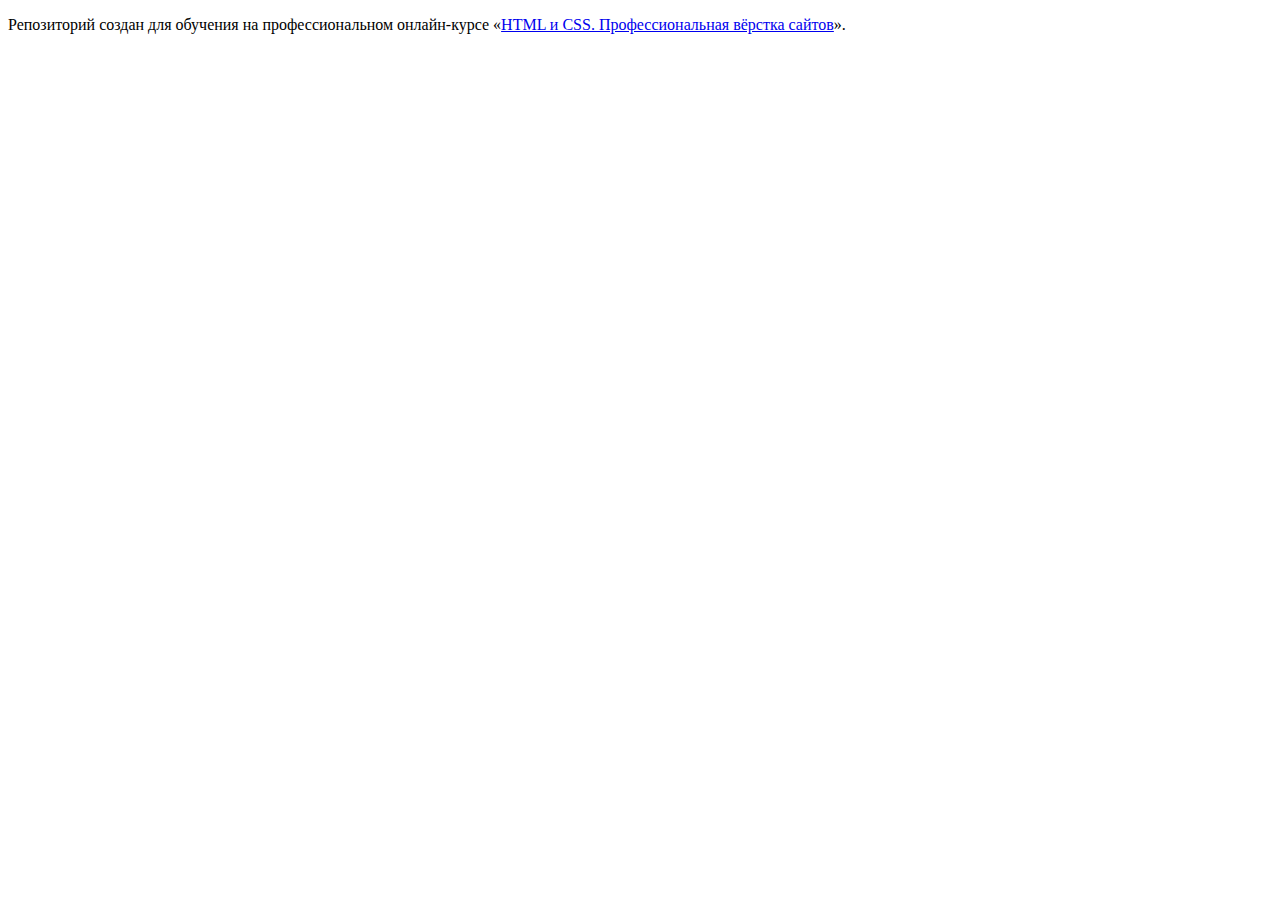
==== index.html @ 8bc50fd1 ":hatching_chick:" ====
<!DOCTYPE html>
<html lang="ru">
  <head>
    <meta charset="utf-8">
    <title>HTML Academy: Седона</title>
  </head>
  <body>

    <p>Репозиторий создан для обучения на профессиональном онлайн‑курсе «<a href="https://htmlacademy.ru/intensive/htmlcss">HTML и CSS. Профессиональная вёрстка сайтов</a>».</p>

  </body>
</html>
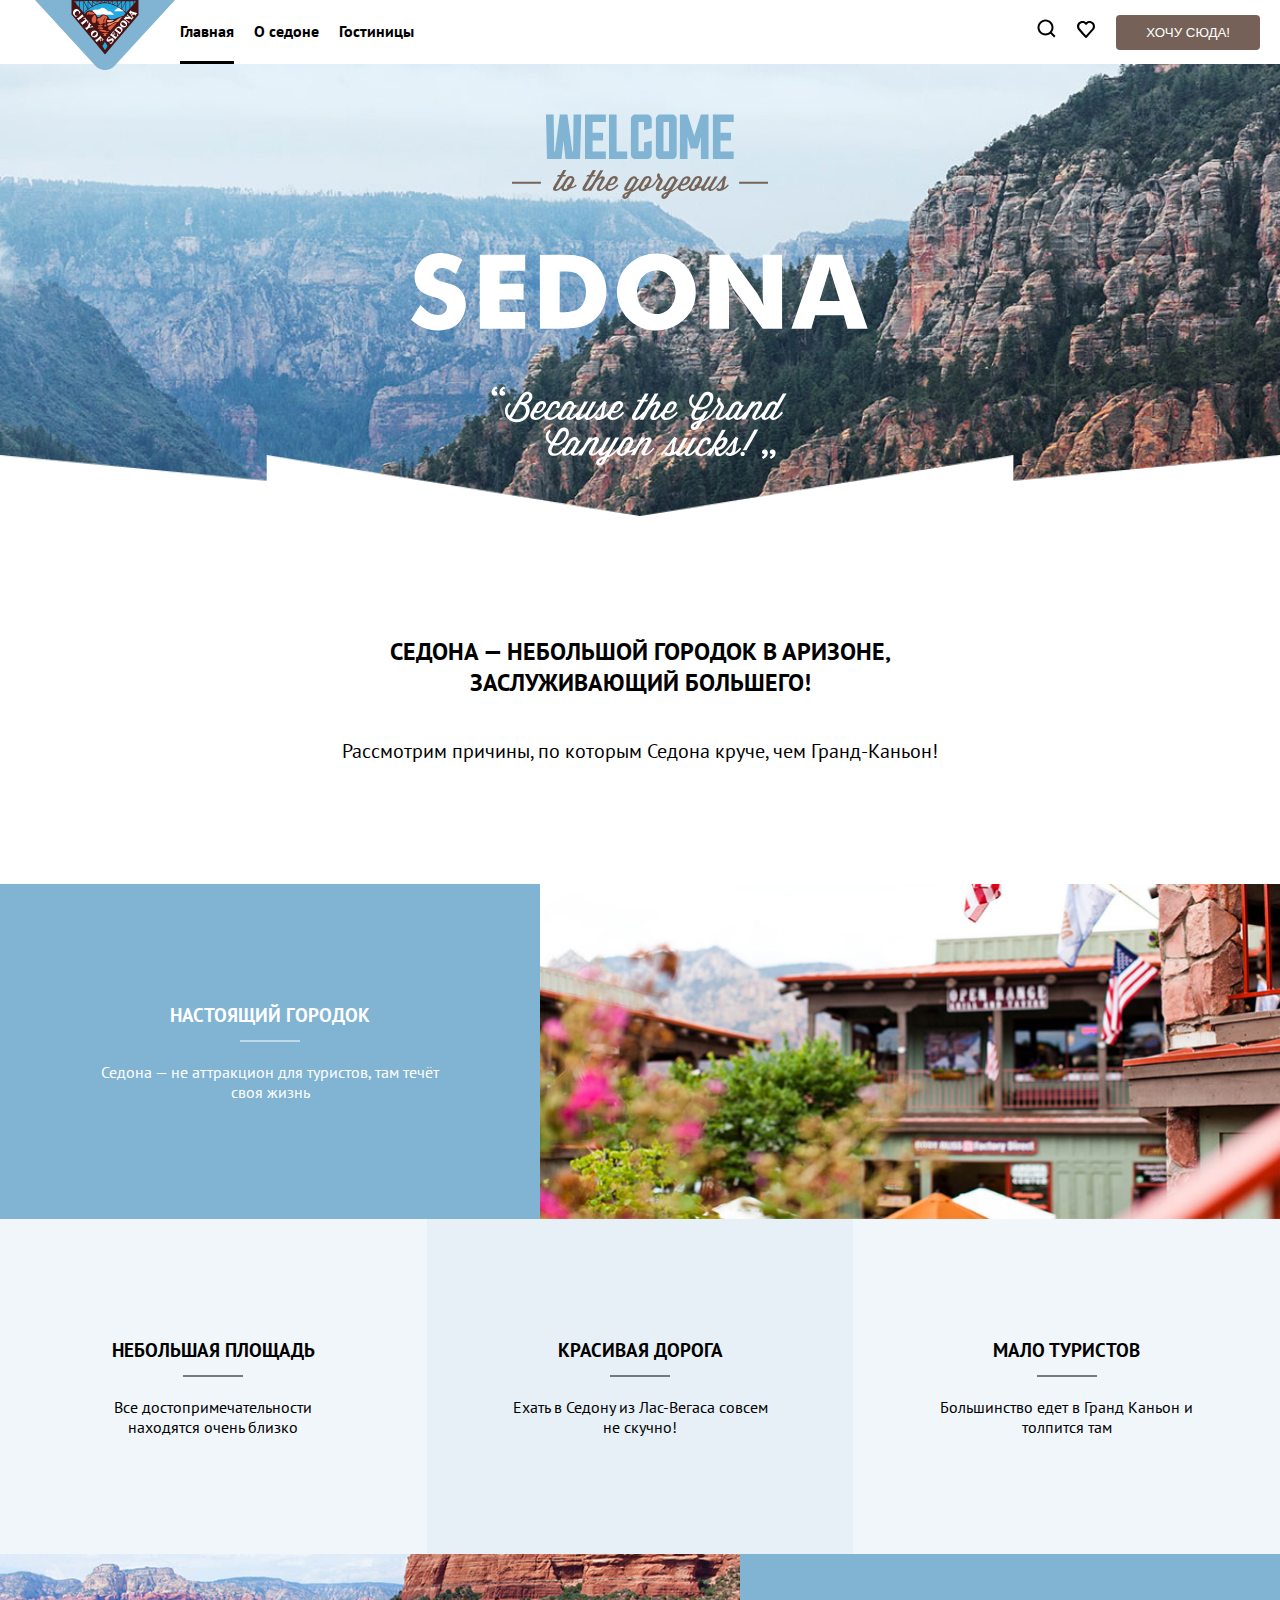
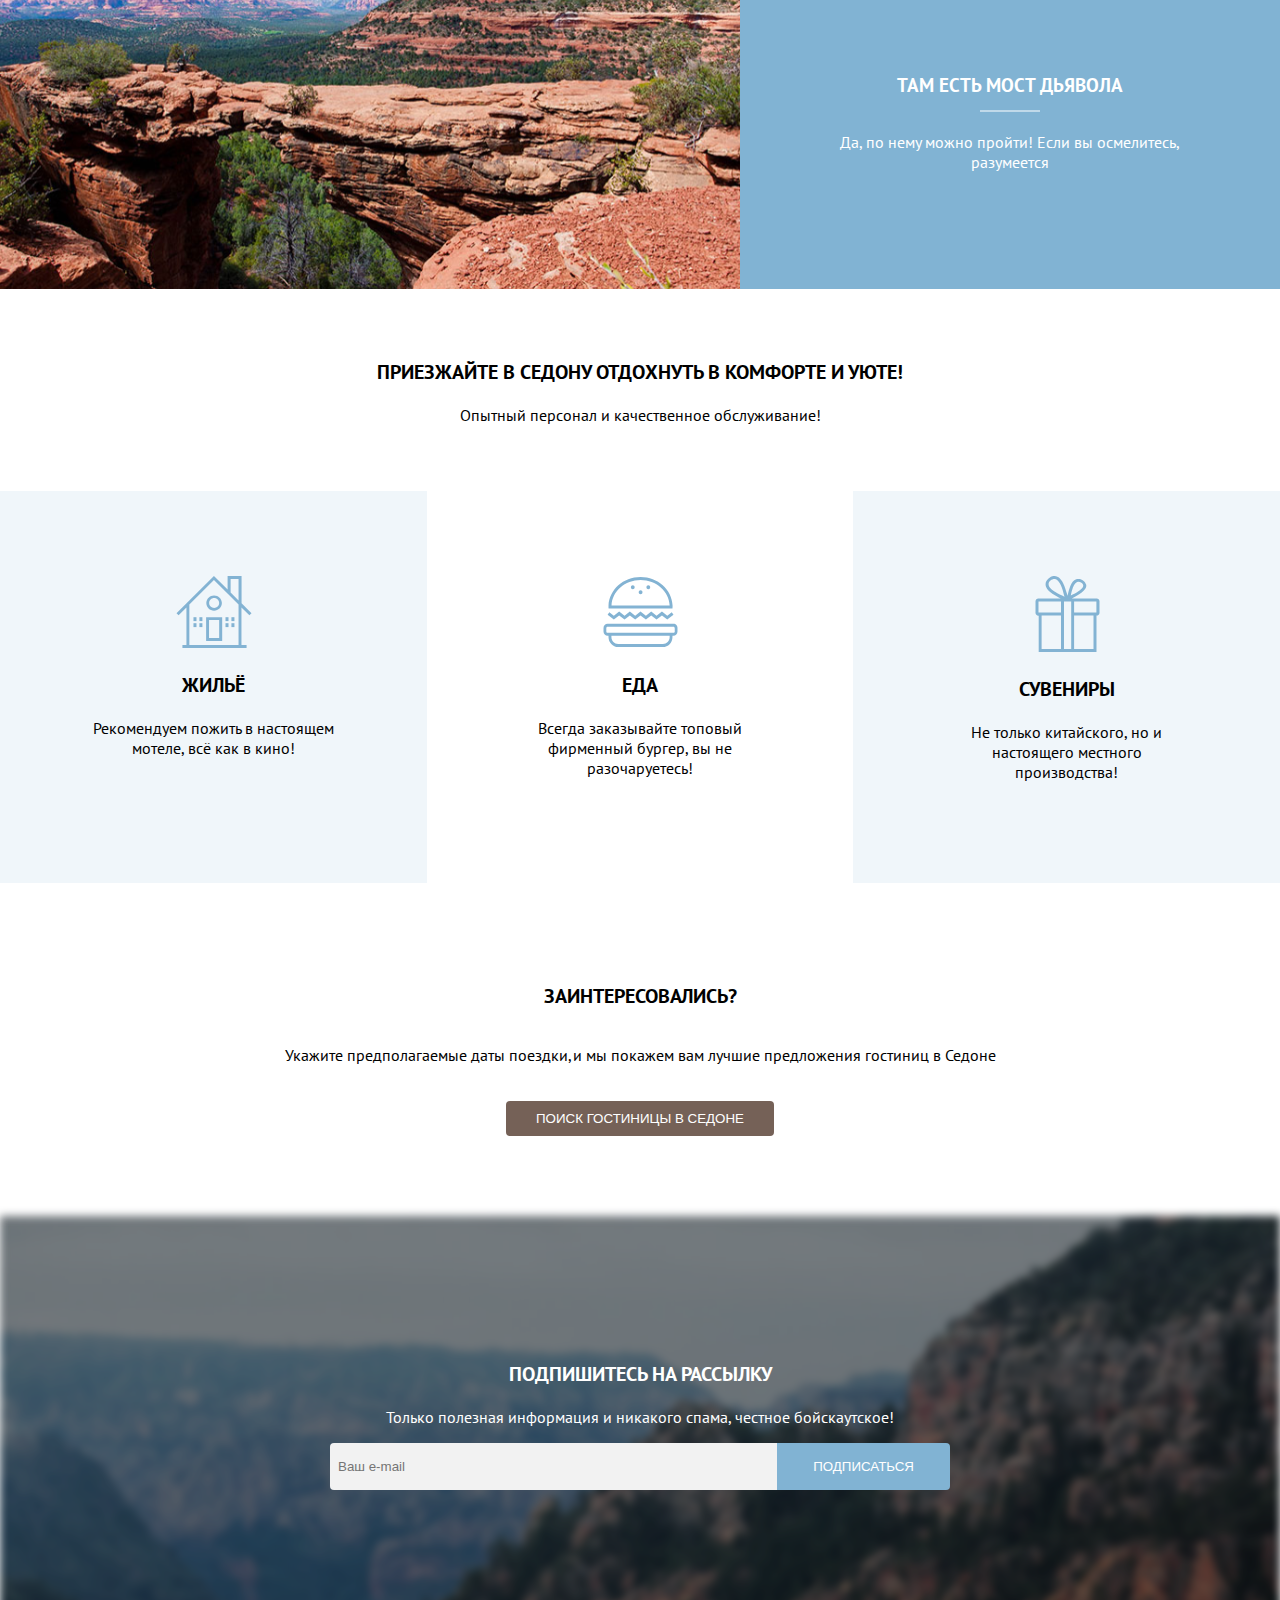
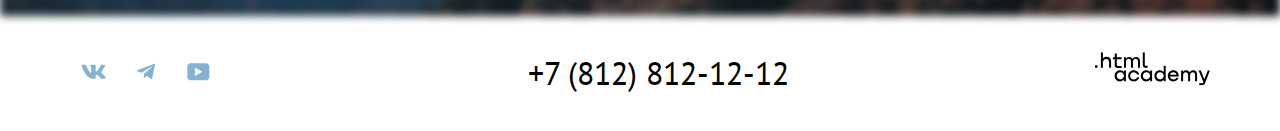
==== commit fa4f40b1: "Merge pull request #1 from annaozarina/master" ====
--- a/index.html
+++ b/index.html
@@ -1,12 +1,225 @@
 <!DOCTYPE html>
 <html lang="ru">
   <head>
+    <link href="style.css" rel="stylesheet">
     <meta charset="utf-8">
     <title>HTML Academy: Седона</title>
+
   </head>
   <body>
-
-    <p>Репозиторий создан для обучения на профессиональном онлайн‑курсе «<a href="https://htmlacademy.ru/intensive/htmlcss">HTML и CSS. Профессиональная вёрстка сайтов</a>».</p>
-
+    <header class="page-header">
+      <nav>
+        <ul class="site-navigation">
+          <li>
+            <a class="main-header-logo" href="index.html">
+              <img src="img/logo.svg" width="170" height="70" alt="Логотип сайта городка Седона">
+            </a>
+          </li>
+
+          <li class="active"><a href="index.html">Главная</a></li>
+
+          <li><a href="#">О седоне</a></li>
+
+          <li><a href="hotels.html">Гостиницы</a></li>
+        </ul>
+
+
+        <div class="site-navigation">
+          <ul class="navigation-list navigation-user">
+            <li class="navigation-item">
+              <a class="navigation-link" href="#">
+                <span class="visually-hidden">
+                  Поиск
+                </span>
+
+                <img src="img/search.svg" alt="search-icon"/>
+              </a>
+            </li>
+
+            <li class="navigation-item">
+              <a class="navigation-link" href="#">
+                <span class="visually-hidden">
+                  Избранное
+                </span>
+
+                <img src="img/heart.svg" alt="heart-icon"/>
+              </a>
+            </li>
+          </ul>
+
+          <button class="btn brown">Хочу сюда!</button>
+        </div>
+       </nav>
+    </header>
+
+    <main class="main">
+      <section id="welcome">
+        <div class="hero">
+          <h1>Welcome to the gorgeous SEDONA "Because the Grand Canyon sucks!"</h1>
+
+          <img class="logo" src="img/welcome.svg" alt="Welcome to the gorgeous SEDONA 'Because the Grand Canyon sucks!'">
+
+          <div class="divider">
+            <img src="img/divider.png" alt="divider" />
+          </div>
+        </div>
+
+        <div class="hero-description">
+          <h2>Седона — небольшой городок в Аризоне, заслуживающий большего!</h2>
+
+          <p>Рассмотрим причины, по которым Седона круче, чем Гранд-Каньон!</p>
+        </div>
+      </section>
+
+      <section id="info">
+        <div class="info-row">
+          <div class="info-card">
+            <h3>Настоящий городок</h3>
+            <p>Седона — не аттракцион для туристов, там течёт своя жизнь</p>
+          </div>
+          <img class="info-row-img" src="img/house.jpg" alt="Дом на фоне гор с флагами и цветами в горшках">
+        </div>
+
+        <div class="info-row">
+          <div class="info-card">
+            <h3>Небольшая площадь</h3>
+            <p>Все достопримечательности находятся очень близко</p>
+          </div>
+
+          <div class="info-card">
+            <h3>Красивая дорога</h3>
+            <p>Ехать в Седону из Лас-Вегаса совсем не скучно!</p>
+          </div>
+
+          <div class="info-card">
+            <h3>Мало туристов</h3>
+            <p>Большинство едет в Гранд Каньон и толпится там</p>
+          </div>
+        </div>
+
+        <div class="info-row">
+          <div class="info-row-img" style="background-image: url('./img/bridge.svg')"></div>
+
+          <div class="info-card">
+            <h3>Там есть мост дьявола</h3>
+            <p>Да, по нему можно пройти! Если вы осмелитесь, разумеется</p>
+          </div>
+        </div>
+       </section>
+
+       <section id="benefits">
+         <div class="benefits-title">
+           <h3>Приезжайте в Седону отдохнуть в комфорте и уюте!</h3>
+           <p>Опытный персонал и качественное обслуживание!</p>
+         </div>
+
+         <div class="benefits-row">
+           <div class="benefits-card">
+             <img src="img/house-icon.svg" alt="иконка в виде дома">
+             <h3>Жильё</h3>
+             <p>Рекомендуем пожить в настоящем мотеле, всё как в кино!</p>
+           </div>
+
+           <div class="benefits-card">
+            <img src="img/burger-icon.svg" alt="иконка в виде бургера">
+            <h3>Еда</h3>
+            <p>Всегда заказывайте топовый фирменный бургер, вы не разочаруетесь!</p>
+           </div>
+
+           <div class="benefits-card">
+            <img src="img/gift-icon.svg" alt="иконка в виде подарка">
+            <h3>Сувениры</h3>
+            <p>Не только китайского, но и настоящего местного производства!</p>
+           </div>
+         </div>
+
+         <div class="benefits-action">
+           <h3>Заинтересовались?</h3>
+           <p>Укажите предполагаемые даты поездки,и мы покажем вам лучшие предложения гостиниц в Седоне </p>
+           <button class="btn brown" onclick="modal.show()">ПОИСК ГОСТИНИЦЫ В седоне</button>
+         </div>
+      </section>
+    </main>
+
+    <footer>
+      <div class="subscribe">
+        <div class="subscribe-background"></div>
+
+        <form class="subscribe-form">
+          <h3>Подпишитесь на рассылку</h3>
+
+          <p>Только полезная информация и никакого спама, честное бойскаутское!</p>
+
+          <div class="input-block">
+            <label>
+              <input type="email" placeholder="Ваш e-mail">
+            </label>
+            <button>Подписаться</button>
+          </div>
+        </form>
+      </div>
+
+      <div class="footer-row">
+        <div id="socialMedia">
+          <a href="https://vk.com/htmlacademy">
+            <img src="img/social-vk.svg" alt="Логотип vkontakte">
+          </a>
+          <a href="https://t.me/htmlacademy ">
+            <img src="img/social-telegram.svg" alt="Логотип telegram">
+          </a>
+          <a href="https://www.youtube.com/user/htmlacademyru">
+            <img src="img/social-youtube.svg" alt="Логотип youtube">
+          </a>
+        </div>
+
+        <a href="tel:+78128121212">+7 (812) 812-12-12</a>
+
+        <a href="https://htmlacademy.ru/">
+          <img src="img/logo_htmlacademy.svg" alt="логотип .html academy">
+        </a>
+      </div>
+    </footer>
+
+    <dialog id="modal">
+      <div class="modal-dialog">
+        <div class="modal-content">
+          <div class="modal-header">
+            <h3>Поиск гостиницы в Седоне</h3>
+
+            <form method="dialog">
+              <button><img src="img/close.svg" alt="close" /></button>
+            </form>
+          </div>
+
+          <form class="search-hotel-form" action="http://echo.htmlacademy.ru/" method="get">
+            <div class="control-row">
+              <label for="checkin">Дата Заезда:</label>
+              <input type="date" name="checkin" id="checkin" />
+            </div>
+
+            <div class="control-row">
+              <label for="checkout">Дата Выезда:</label>
+              <input type="date" name="checkout" id="checkout" />
+            </div>
+
+            <div class="control-group">
+              <div class="control-row">
+                <label for="adults">Взрослые:</label>
+                <input type="number" name="checkout" id="adults" />
+              </div>
+
+              <div class="control-row">
+                <label for="children">Дети:</label>
+                <input type="number" name="checkout" id="children" />
+              </div>
+            </div>
+
+            <button class="btn blue">найти</button>
+          </form>
+        </div>
+      </div>
+
+      <div class="background"></div>
+    </dialog>
   </body>
 </html>
--- a/style.css
+++ b/style.css
@@ -0,0 +1,673 @@
+@font-face {
+  font-family: ptsans;
+  src: url(fonts/ptsans-400.woff2);
+}
+
+@font-face {
+  font-family: ptsans;
+  src: url(fonts/ptsans-700.woff2);
+  font-weight: bold;
+}
+
+* {
+  box-sizing: border-box;
+}
+
+html, body {
+  font-family: ptsans, serif;
+  margin: 0;
+  padding: 0;
+  height: 100%;
+}
+
+body {
+  display: flex;
+  flex-direction: column;
+  justify-content: space-between;
+}
+
+ul {
+  padding: 0;
+  margin: 0;
+  list-style: none;
+}
+
+a {
+  text-decoration: none;
+  color: inherit;
+}
+
+button, .btn {
+  border: none;
+  background: unset;
+  cursor: pointer;
+  text-transform: uppercase;
+  color: white;
+}
+
+fieldset {
+  border: none;
+  padding: unset;
+  margin: unset;
+}
+
+.btn.brown {
+  background: #756157;
+}
+
+.btn.blue {
+  background: #81b3d3;
+}
+
+.btn.disabled {
+  background: #f2f2f2;
+  cursor: unset;
+  color: black;
+}
+
+input {
+  border: none;
+}
+
+.visually-hidden {
+  display: none;
+}
+
+.nav-list {
+  list-style: none;
+  padding: 0;
+  margin: 0;
+}
+
+.page-header {
+  padding: 0 20px;
+  min-height: 64px;
+  position: relative;
+}
+
+.page-header .main-header-logo {
+  width: 140px;
+}
+
+.page-header .main-header-logo img {
+  position: absolute;
+  top: 0;
+  z-index: 999;
+}
+
+.page-header nav {
+  width: 100%;
+  display: flex;
+  justify-content: space-between;
+  font-weight: bold;
+  align-items: center;
+  height: 100%;
+}
+
+
+.page-header .site-navigation {
+  display: flex;
+  align-items: center;
+  height: 100%;
+}
+
+.page-header .site-navigation li {
+  display: flex;
+  align-items: center;
+  margin-right: 20px;
+  white-space: nowrap;
+  height: 100%;
+  border-bottom: 3px solid transparent;
+}
+
+.page-header .site-navigation li.active {
+  border-bottom: 3px solid black;
+}
+
+.navigation-list.navigation-user {
+  display: flex;
+}
+
+.btn {
+  padding: 10px 30px;
+  border-radius: 4px;
+}
+
+#welcome .hero {
+  display: flex;
+  flex-direction: column;
+  align-items: center;
+  background: url("./img/index-background.jpg") no-repeat;
+  background-size: cover;
+  position: relative;
+}
+#welcome .hero > img {
+  padding: 50px;
+}
+
+#welcome h1 {
+  display: none;
+}
+
+.divider {
+  width: 100%;
+  position: absolute;
+  bottom: 0;
+  display: flex;
+  align-items: flex-end;
+}
+
+.divider img {
+  width: 100%;
+}
+
+.hero-description {
+  display: flex;
+  flex-direction: column;
+  align-items: center;
+  text-align: center;
+  padding: 100px 0;
+}
+
+.hero-description h2 {
+  font-size: 24px;
+  text-transform: uppercase;
+  max-width: 620px;
+}
+
+.hero-description p {
+  font-size: 20px;
+}
+
+.info-row {
+  display: flex;
+  flex: 1;
+  height: 335px;
+}
+
+.info-card {
+  display: flex;
+  justify-content: center;
+  flex-direction: column;
+  text-align: center;
+  flex: 1;
+  padding: 0 85px;
+}
+
+.info-card h3 {
+  text-transform: uppercase;
+  position: relative;
+}
+
+.info-card h3::after {
+  content: '';
+  position: absolute;
+  bottom: -15px;
+  right: 0;
+  left: 0;
+  margin: 0 auto;
+  width: 60px;
+  height: 2px;
+}
+
+.info-row-img {
+  flex: 2;
+  width: 100%;
+  background-size: cover;
+  background-repeat: no-repeat;
+}
+
+.info-row:nth-child(odd) .info-card {
+  background-color: #81b3d3;
+  color: white;
+}
+
+.info-row:nth-child(odd) .info-card h3::after {
+  background-color: white;
+  opacity: 0.5;
+}
+
+.info-row:nth-child(even) .info-card {
+  background-color: #f0f6fa;
+}
+
+.info-row:nth-child(even) .info-card h3::after  {
+  background-color: black;
+  opacity: 0.5;
+}
+
+.info-row:nth-child(even) .info-card:nth-child(even) {
+  background-color: #e6f0f6;
+}
+
+#benefits h3, footer h3, #catalog h3, #modal h3 {
+  text-transform: uppercase;
+  font-size: 20px;
+}
+
+.benefits-title {
+  padding: 50px;
+  text-align: center;
+}
+
+.benefits-row {
+  display: flex;
+}
+
+
+.benefits-card {
+  text-align: center;
+  flex: 1;
+  padding: 85px;
+}
+
+.benefits-card:nth-child(odd) {
+  background-color: #f0f6fa;
+}
+
+.benefits-action {
+  display: flex;
+  flex-direction: column;
+  text-align: center;
+  padding: 80px;
+  justify-content: center;
+  align-items: center;
+}
+
+.benefits-action .btn {
+  margin-top: 20px;
+}
+
+.subscribe {
+  display: flex;
+  flex-direction: column;
+  align-items: center;
+  justify-content: center;
+  position: relative;
+  height: 400px;
+}
+
+.subscribe-background {
+  background-image: url('./img/index-background.jpg');
+  background-repeat: no-repeat;
+  background-size: cover;
+  filter: blur(4px) brightness(0.5);
+  width: 100%;
+  height: 100%;
+}
+
+.subscribe.without-bg .subscribe-background {
+  display: none;
+}
+
+.subscribe-form {
+  position: absolute;
+  margin: 0 auto;
+  color: white;
+  text-align: center;
+  max-width: 620px;
+  width: 100%;
+}
+
+.subscribe.without-bg .subscribe-form  {
+  color: inherit;
+}
+
+.footer-row {
+  display: flex;
+  justify-content: space-between;
+  align-items: center;
+  padding: 35px 70px;
+}
+
+.footer-row > a {
+  font-size: 32px;
+}
+
+.input-block {
+  display: flex;
+  border-radius: 4px;
+  overflow: hidden;
+}
+
+.input-block label {
+  width: 100%;
+}
+.input-block input {
+  width: 100%;
+  padding: 16px 8px;
+  background: #f2f2f2;
+}
+
+.input-block button {
+  background: #81b3d3;
+  padding: 12px 36px;
+}
+
+
+#filter {
+  padding: 35px 70px 70px;
+  position: relative;
+  color: white;
+}
+
+.filter-background {
+  position: absolute;
+  left: 0;
+  top:0;
+  background: url('img/index-background.jpg') no-repeat bottom center / cover;
+  filter: blur(4px);
+  width: 100%;
+  height: 100%;
+  z-index: -1;
+}
+
+.filter-form {
+  display: flex;
+  gap: 70px;
+  flex-wrap: wrap;
+}
+
+.filter-form-group {
+  display: flex;
+  flex-direction: column;
+  flex: 1;
+}
+
+.filter-form-group.actions {
+  justify-content: flex-end;
+  gap: 24px;
+}
+
+.control + .control {
+  padding-top: 12px;
+}
+
+.filter-form-group-row {
+  display: flex;
+  border-radius: 2px;
+  overflow: hidden;
+}
+
+.filter-form-group-row .control {
+  padding-top: unset;
+}
+
+.filter-form-group-row .control input {
+  height: 48px;
+  padding: 10px;
+}
+
+.filter-form-group-row .control + .control {
+  margin-left: 2px;
+}
+
+#catalog {
+  padding: 50px 70px 70px;
+}
+
+#catalog hr {
+  margin: 40px 0;
+  background: grey;
+}
+
+#catalog .pagination .btn {
+  padding: unset;
+  width: 60px;
+  height: 60px;
+  font-weight: bold;
+}
+
+.pagination .btn.active {
+  padding: unset;
+  width: 60px;
+  height: 60px;
+  background: #f2f2f2;
+  color: black;
+}
+
+.pagination .btn.skip {
+  padding: unset;
+  cursor: unset;
+  width: 60px;
+  height: 60px;
+  background: transparent;
+  color: black;
+}
+
+.pagination-list {
+  display: flex;
+  gap: 16px;
+  align-items: flex-end;
+}
+
+.catalog-result {
+  display: grid;
+  grid-template-columns: repeat(auto-fit, minmax(340px, 1fr));
+  gap: 20px;
+}
+
+.catalog-result-card {
+  flex: 1;
+  padding: 20px;
+  border: 1px solid grey;
+  border-radius: 4px;
+}
+
+.catalog-result-card > img {
+  width: 100%;
+  height: 212px;
+}
+
+.catalog-result-card-row {
+  display: flex;
+  justify-content: space-between;
+}
+
+.catalog-result-card-row + .catalog-result-card-row {
+  margin-top: 12px;
+}
+
+.catalog-filter-bar {
+  display: flex;
+  justify-content: space-between;
+  margin-bottom: 40px;
+  flex-wrap: wrap;
+}
+
+.catalog-filter-menu {
+  display: flex;
+  align-items: center;
+  gap: 70px;
+  flex-wrap: wrap;
+}
+
+.select-input {
+  height: 48px;
+  padding: 10px;
+  cursor: pointer;
+  border: 1px solid lightgray;
+  border-radius: 4px;
+  width: 290px;
+}
+
+.catalog-filter-toggle-group {
+  display: flex;
+  gap: 16px;
+}
+
+#catalog .control-input + label {
+  display: flex;
+  justify-content: center;
+  align-items: center;
+  width: 48px;
+  height: 48px;
+  border: 1px solid lightgray;
+  cursor: pointer;
+  border-radius: 4px;
+}
+
+#catalog .control-input:checked + label {
+  border: 1px solid black;
+}
+
+#modal {
+  background: transparent;
+  width: 100%;
+  height: 100%;
+  position: fixed;
+}
+
+.modal-dialog {
+  height: 100%;
+  display: flex;
+  justify-content: center;
+  align-items: center;
+  flex-direction: column;
+}
+
+.modal-content {
+  padding: 50px;
+  background: white;
+  border-radius: 10px;
+  max-width: 700px;
+  width: 100%;
+  box-shadow: 0 0 40px 0 rgba(0,0,0,0.75);
+}
+
+#modal .background {
+  width: 100%;
+  height: 100%;
+  position: absolute;
+  top: 0;
+  left: 0;
+  backdrop-filter: blur(5px);
+  z-index: -1;
+}
+
+.modal-header {
+  display: flex;
+  justify-content: space-between;
+  align-items: center;
+  margin-bottom: 30px;
+}
+
+.modal-header button {
+  display: flex;
+  justify-content: center;
+  align-items: center;
+  cursor: pointer;
+  border-radius: 50%;
+  width: 52px;
+  height: 52px;
+  background: #f2f2f2;
+}
+
+.search-hotel-form {
+  display: flex;
+  flex-direction: column;
+  gap: 24px;
+}
+
+#modal input {
+  background: #f2f2f2;
+  height: 48px;
+  border-radius: 4px;
+  padding: 12px 20px;
+}
+
+#modal .control-row {
+  display: flex;
+  align-items: center;
+  gap: 24px;
+}
+
+#modal .control-row label {
+  display: block;
+  white-space: nowrap;
+  font-weight: bold;
+  width: 100px;
+}
+
+#modal .control-row input {
+  flex: 1;
+}
+
+#modal .control-group {
+  display: flex;
+  gap: 24px;
+}
+
+#modal .control-group > * {
+  flex: 1;
+}
+
+#modal .control-group input {
+  width: 100px;
+}
+
+.range_container {
+  display: flex;
+  flex-direction: column;
+  margin-top: 20px;
+  max-width: 320px;
+}
+
+.sliders_control {
+  position: relative;
+  min-height: 50px;
+}
+
+.form_control {
+  position: relative;
+  display: flex;
+  justify-content: space-between;
+  font-size: 16px;
+  color: #635a5a;
+}
+
+input[type=range]::-webkit-slider-thumb {
+  -webkit-appearance: none;
+  pointer-events: all;
+  width: 16px;
+  height: 16px;
+  background-color: #fff;
+  border-radius: 4%;
+  box-shadow: 0 0 0 1px #C6C6C6;
+  cursor: pointer;
+}
+
+input[type=range]::-moz-range-thumb {
+  -webkit-appearance: none;
+  pointer-events: all;
+  width: 24px;
+  height: 24px;
+  background-color: #fff;
+  border-radius: 50%;
+  box-shadow: 0 0 0 1px #C6C6C6;
+  cursor: pointer;
+}
+
+input[type=range]::-webkit-slider-thumb:hover {
+  background: #f7f7f7;
+}
+
+input[type=range]::-webkit-slider-thumb:active {
+  box-shadow: inset 0 0 3px #387bbe, 0 0 9px #387bbe;
+  -webkit-box-shadow: inset 0 0 3px #387bbe, 0 0 9px #387bbe;
+}
+
+input[type="range"] {
+  -webkit-appearance: none;
+  appearance: none;
+  height: 2px;
+  width: 100%;
+  position: absolute;
+  background-color: #C6C6C6;
+  pointer-events: none;
+}
+
+#fromSlider {
+  height: 0;
+  z-index: 1;
+}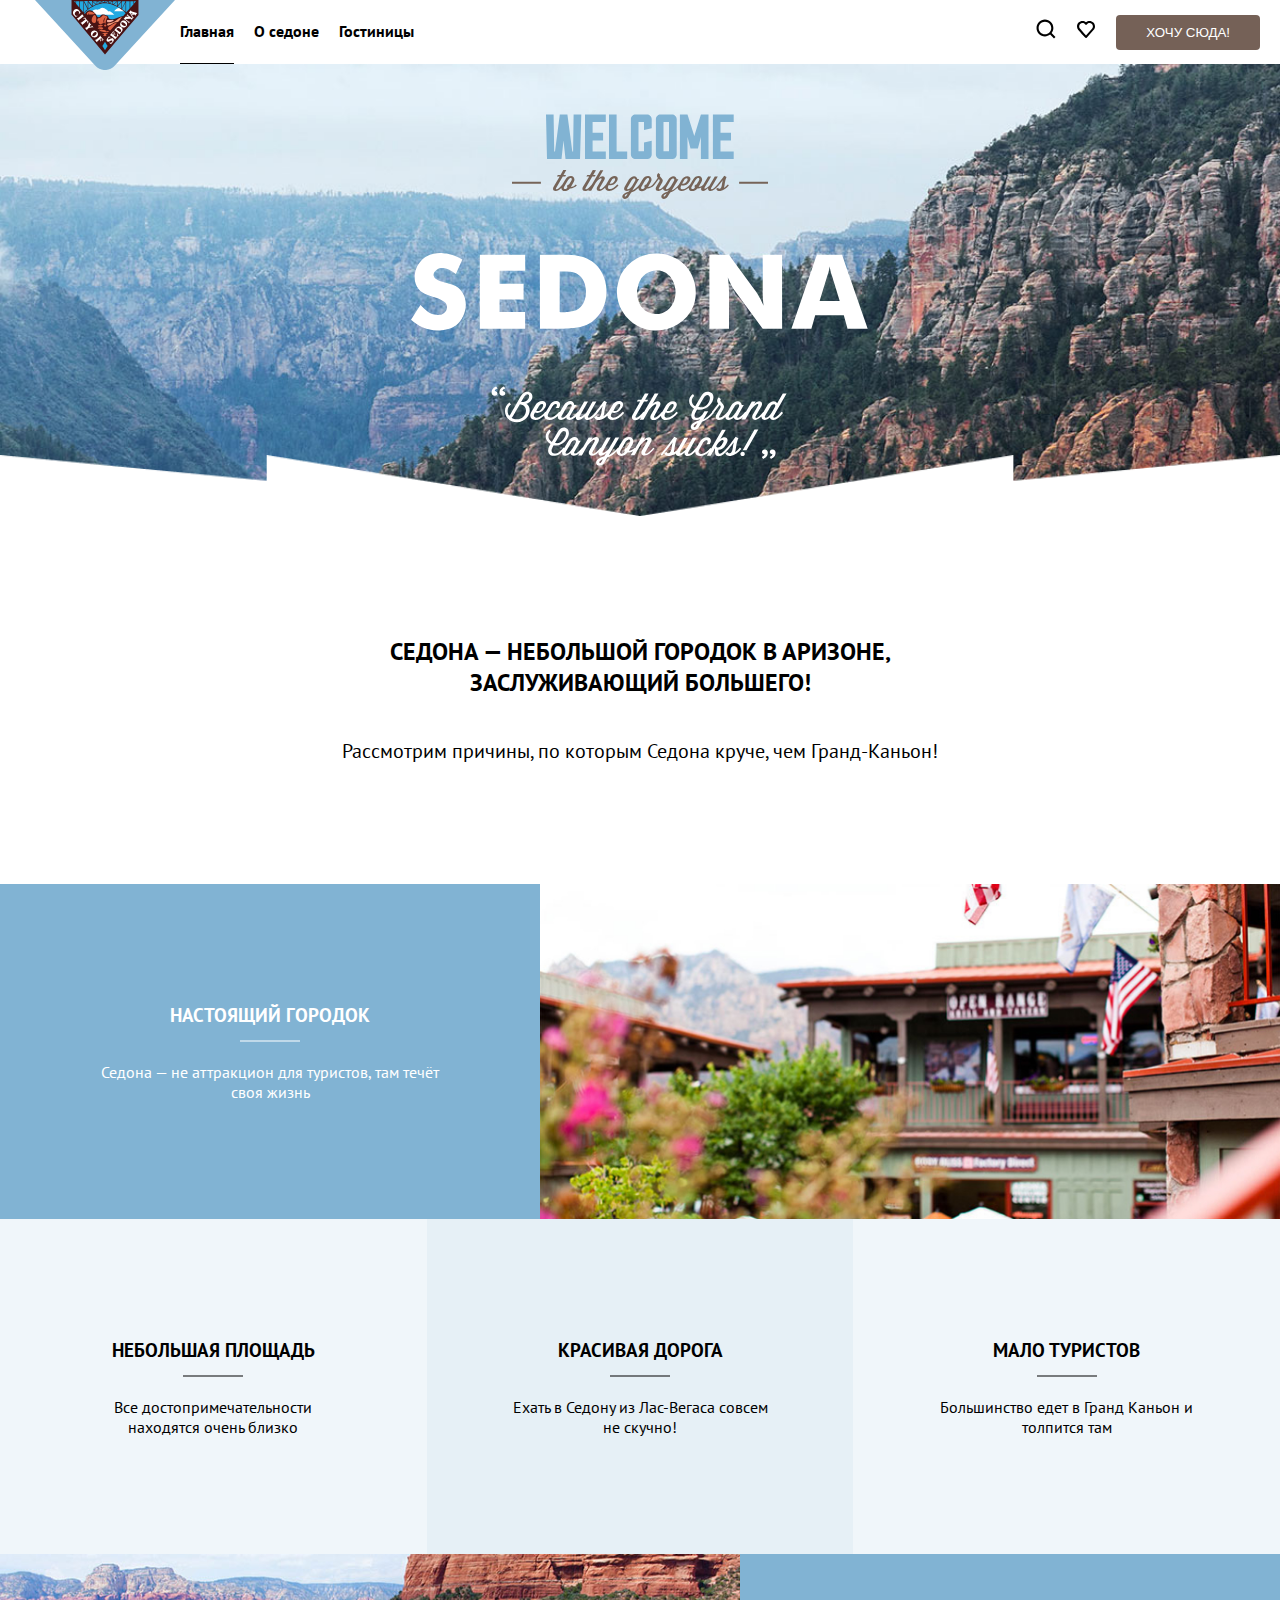
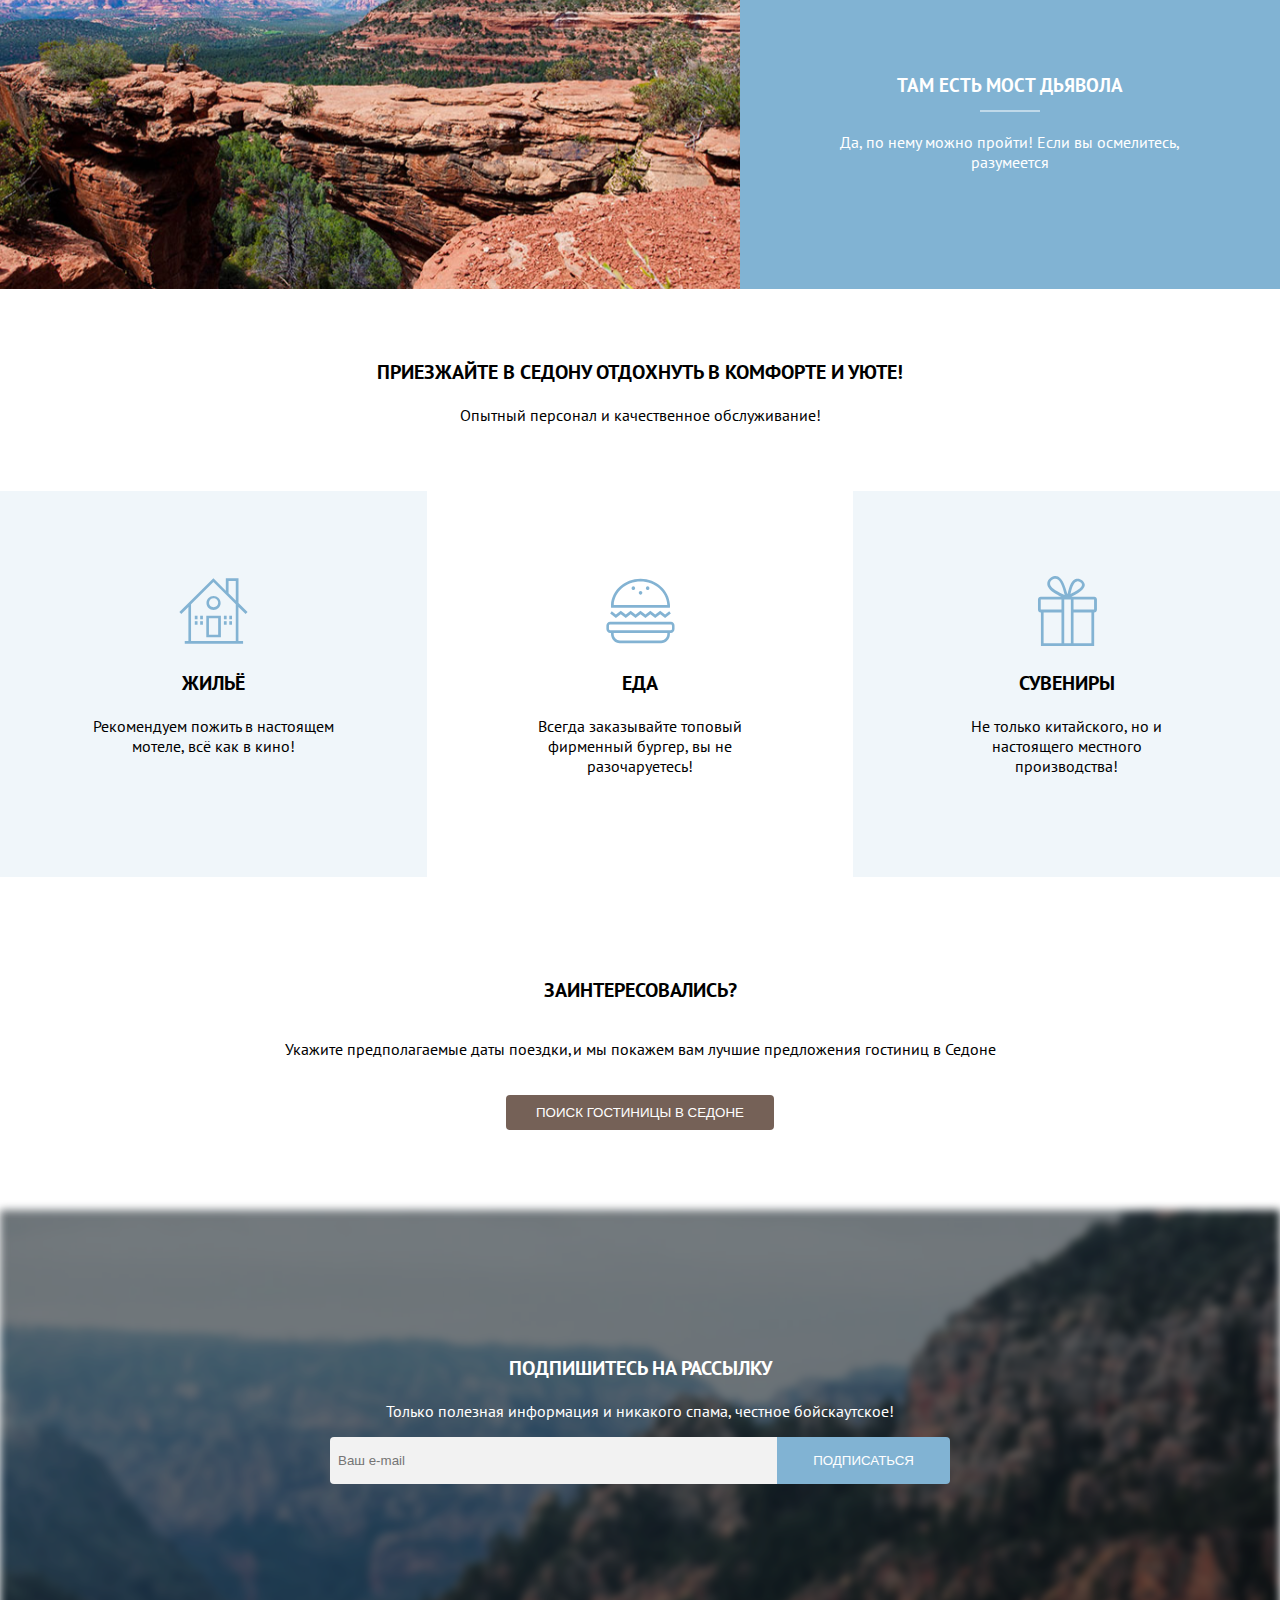
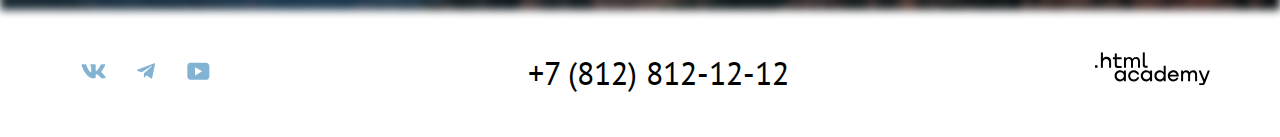
==== commit 8e2dc060: "Add files via upload" ====
--- a/index.html
+++ b/index.html
@@ -1,6 +1,7 @@
 <!DOCTYPE html>
 <html lang="ru">
   <head>
+    <link rel="icon" type="image/png" sizes="32x32" href="images/favicon.png">
     <link href="style.css" rel="stylesheet">
     <meta charset="utf-8">
     <title>HTML Academy: Седона</title>
@@ -16,11 +17,11 @@
             </a>
           </li>
 
-          <li class="active"><a href="index.html">Главная</a></li>
-
-          <li><a href="#">О седоне</a></li>
-
-          <li><a href="hotels.html">Гостиницы</a></li>
+          <li class="active"><a class="link" href="index.html">Главная</a></li>
+
+          <li><a class="link" href="#">О седоне</a></li>
+
+          <li><a class="link" href="hotels.html">Гостиницы</a></li>
         </ul>
 
 
@@ -28,21 +29,17 @@
           <ul class="navigation-list navigation-user">
             <li class="navigation-item">
               <a class="navigation-link" href="#">
-                <span class="visually-hidden">
-                  Поиск
-                </span>
-
-                <img src="img/search.svg" alt="search-icon"/>
+                <span class="visually-hidden">Поиск</span>
+
+                <img src="img/search.svg" width="20px" height="20px" alt="search-icon"/>
               </a>
             </li>
 
             <li class="navigation-item">
               <a class="navigation-link" href="#">
-                <span class="visually-hidden">
-                  Избранное
-                </span>
-
-                <img src="img/heart.svg" alt="heart-icon"/>
+                <span class="visually-hidden">Избранное</span>
+
+                <img src="img/heart.svg" width="20px" height="20px" alt="heart-icon"/>
               </a>
             </li>
           </ul>
@@ -57,10 +54,10 @@
         <div class="hero">
           <h1>Welcome to the gorgeous SEDONA "Because the Grand Canyon sucks!"</h1>
 
-          <img class="logo" src="img/welcome.svg" alt="Welcome to the gorgeous SEDONA 'Because the Grand Canyon sucks!'">
+          <img width="458px" height="352px" class="logo" src="img/welcome.svg" alt="Welcome to the gorgeous SEDONA 'Because the Grand Canyon sucks!'">
 
           <div class="divider">
-            <img src="img/divider.png" alt="divider" />
+            <img width="100%" src="img/divider.png" alt="divider" />
           </div>
         </div>
 
@@ -77,7 +74,8 @@
             <h3>Настоящий городок</h3>
             <p>Седона — не аттракцион для туристов, там течёт своя жизнь</p>
           </div>
-          <img class="info-row-img" src="img/house.jpg" alt="Дом на фоне гор с флагами и цветами в горшках">
+
+          <div class="info-row-img" style="background-image: url('./img/house.jpg')"></div>
         </div>
 
         <div class="info-row">
@@ -115,19 +113,19 @@
 
          <div class="benefits-row">
            <div class="benefits-card">
-             <img src="img/house-icon.svg" alt="иконка в виде дома">
+             <img width="70px" height="70px" src="img/house-icon.svg" alt="иконка в виде дома">
              <h3>Жильё</h3>
              <p>Рекомендуем пожить в настоящем мотеле, всё как в кино!</p>
            </div>
 
            <div class="benefits-card">
-            <img src="img/burger-icon.svg" alt="иконка в виде бургера">
+            <img width="70px" height="70px" src="img/burger-icon.svg" alt="иконка в виде бургера">
             <h3>Еда</h3>
             <p>Всегда заказывайте топовый фирменный бургер, вы не разочаруетесь!</p>
            </div>
 
            <div class="benefits-card">
-            <img src="img/gift-icon.svg" alt="иконка в виде подарка">
+            <img width="70px" height="70px" src="img/gift-icon.svg" alt="иконка в виде подарка">
             <h3>Сувениры</h3>
             <p>Не только китайского, но и настоящего местного производства!</p>
            </div>
@@ -161,21 +159,21 @@
 
       <div class="footer-row">
         <div id="socialMedia">
-          <a href="https://vk.com/htmlacademy">
-            <img src="img/social-vk.svg" alt="Логотип vkontakte">
+          <a class="link" href="https://vk.com/htmlacademy">
+            <img width="48px" height="48px" src="img/social-vk.svg" alt="Логотип vkontakte">
           </a>
-          <a href="https://t.me/htmlacademy ">
-            <img src="img/social-telegram.svg" alt="Логотип telegram">
+          <a class="link" href="https://t.me/htmlacademy ">
+            <img width="48px" height="48px" src="img/social-telegram.svg" alt="Логотип telegram">
           </a>
-          <a href="https://www.youtube.com/user/htmlacademyru">
-            <img src="img/social-youtube.svg" alt="Логотип youtube">
+          <a class="link" href="https://www.youtube.com/user/htmlacademyru">
+            <img width="48px" height="48px" src="img/social-youtube.svg" alt="Логотип youtube">
           </a>
         </div>
 
-        <a href="tel:+78128121212">+7 (812) 812-12-12</a>
+        <a class="link" href="tel:+78128121212">+7 (812) 812-12-12</a>
 
         <a href="https://htmlacademy.ru/">
-          <img src="img/logo_htmlacademy.svg" alt="логотип .html academy">
+          <img width="115px" height="48px" src="img/logo_htmlacademy.svg" alt="логотип .html academy">
         </a>
       </div>
     </footer>
--- a/style.css
+++ b/style.css
@@ -9,8 +9,8 @@
   font-weight: bold;
 }
 
-* {
-  box-sizing: border-box;
+html *, html ::after, html ::before {
+  box-sizing: inherit;
 }
 
 html, body {
@@ -32,7 +32,7 @@
   list-style: none;
 }
 
-a {
+.link {
   text-decoration: none;
   color: inherit;
 }
@@ -89,7 +89,7 @@
   width: 140px;
 }
 
-.page-header .main-header-logo img {
+.main-header-logo img {
   position: absolute;
   top: 0;
   z-index: 999;
@@ -105,13 +105,13 @@
 }
 
 
-.page-header .site-navigation {
-  display: flex;
-  align-items: center;
-  height: 100%;
-}
-
-.page-header .site-navigation li {
+.site-navigation {
+  display: flex;
+  align-items: center;
+  height: 100%;
+}
+
+.site-navigation li {
   display: flex;
   align-items: center;
   margin-right: 20px;
@@ -120,7 +120,7 @@
   border-bottom: 3px solid transparent;
 }
 
-.page-header .site-navigation li.active {
+.site-navigation li.active {
   border-bottom: 3px solid black;
 }
 
@@ -141,7 +141,7 @@
   background-size: cover;
   position: relative;
 }
-#welcome .hero > img {
+.hero > img {
   padding: 50px;
 }
 
@@ -155,10 +155,6 @@
   bottom: 0;
   display: flex;
   align-items: flex-end;
-}
-
-.divider img {
-  width: 100%;
 }
 
 .hero-description {
@@ -454,11 +450,6 @@
   border-radius: 4px;
 }
 
-.catalog-result-card > img {
-  width: 100%;
-  height: 212px;
-}
-
 .catalog-result-card-row {
   display: flex;
   justify-content: space-between;
@@ -576,33 +567,33 @@
   padding: 12px 20px;
 }
 
-#modal .control-row {
+.control-row {
   display: flex;
   align-items: center;
   gap: 24px;
 }
 
-#modal .control-row label {
+.control-row label {
   display: block;
   white-space: nowrap;
   font-weight: bold;
   width: 100px;
 }
 
-#modal .control-row input {
+.control-row input {
   flex: 1;
 }
 
-#modal .control-group {
+.control-group {
   display: flex;
   gap: 24px;
 }
 
-#modal .control-group > * {
+.control-group > * {
   flex: 1;
 }
 
-#modal .control-group input {
+.control-group input {
   width: 100px;
 }
 
